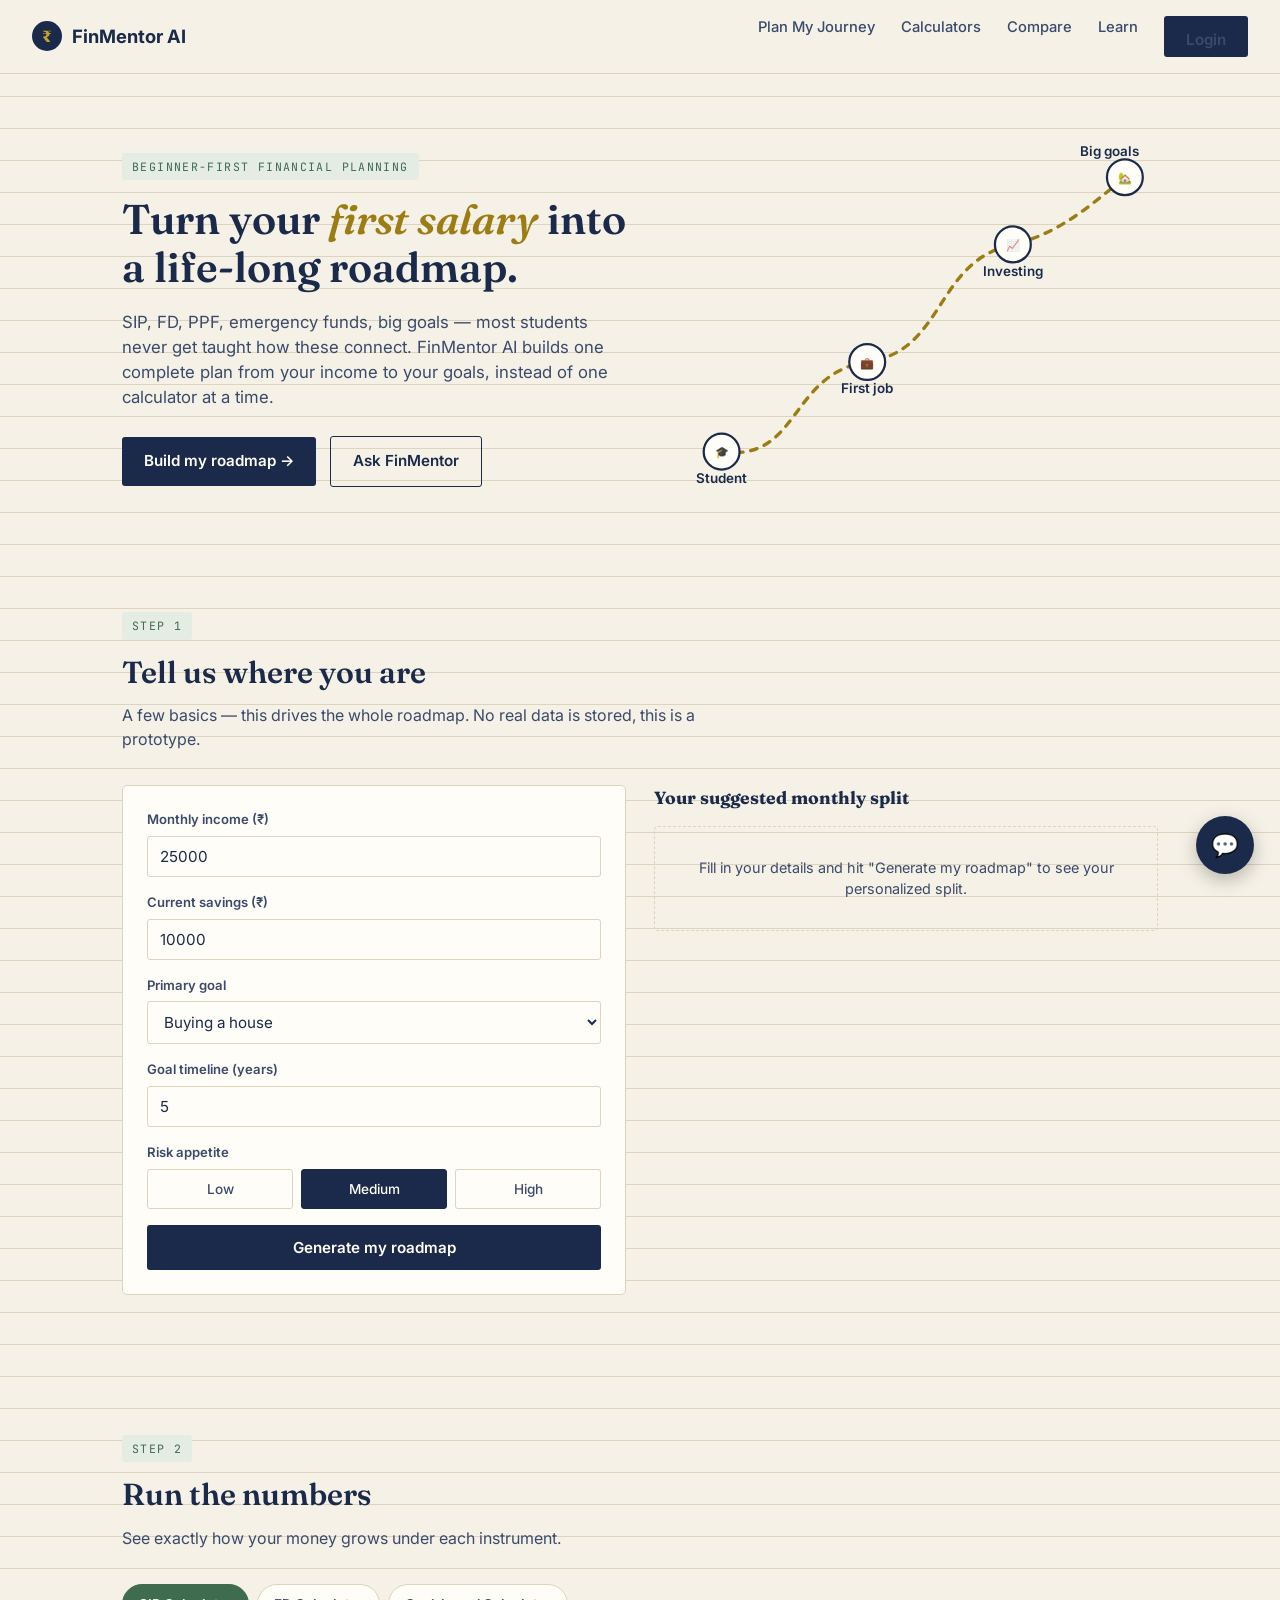
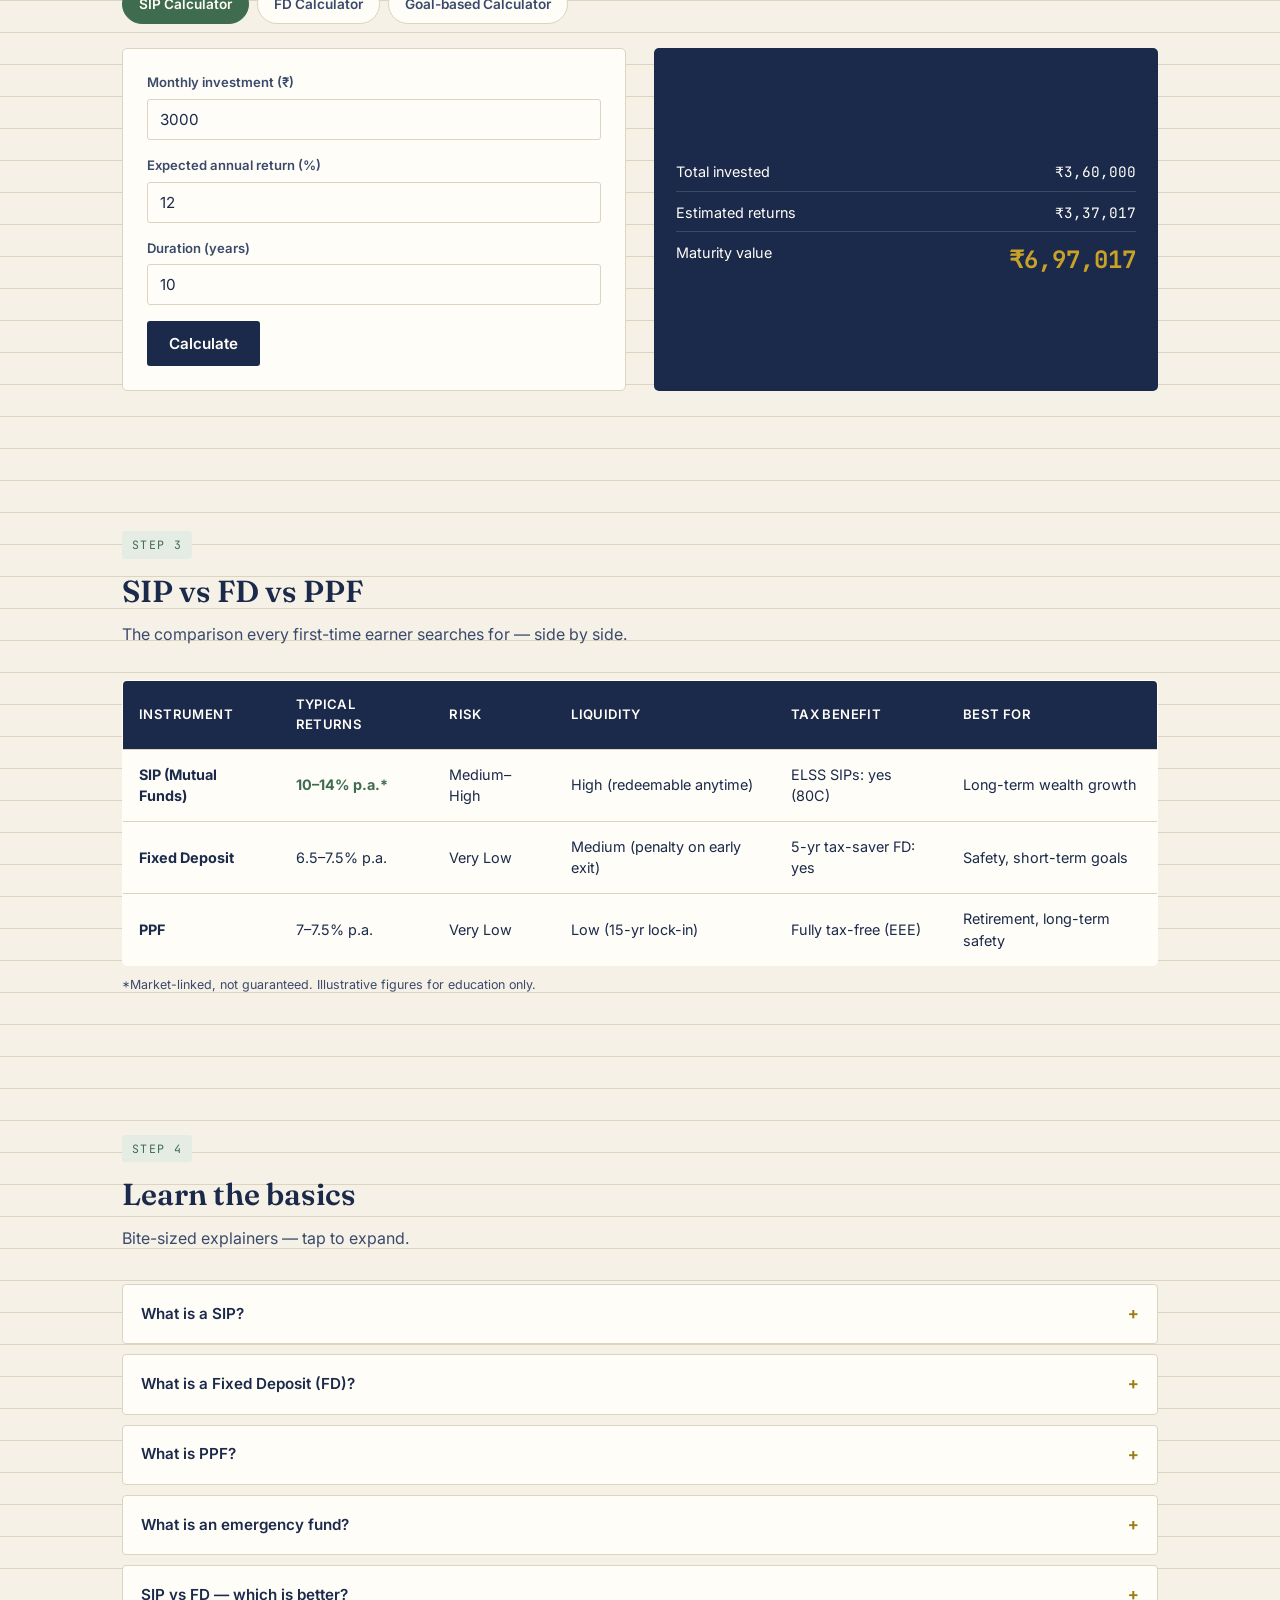
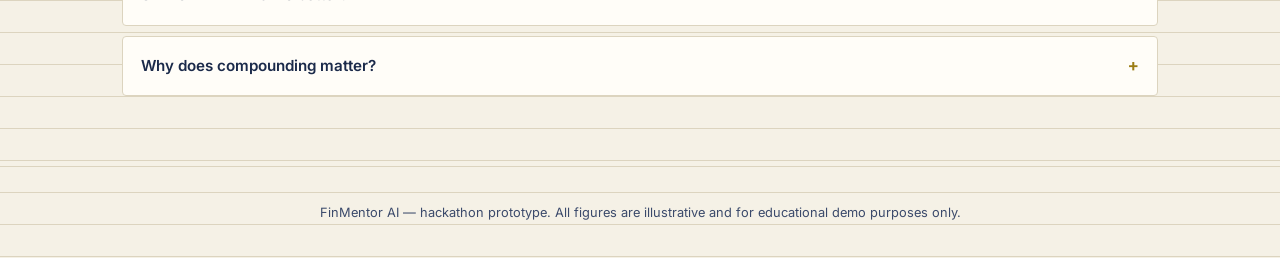
==== frontend/index.html @ 132bf491 "Added login page and updated frontend" ====
<!DOCTYPE html>
<html lang="en">
<head>
<meta charset="UTF-8">
<meta name="viewport" content="width=device-width, initial-scale=1.0">
<title>FinMentor AI — Your Financial Life Roadmap</title>
<link rel="preconnect" href="https://fonts.googleapis.com">
<link href="https://fonts.googleapis.com/css2?family=Fraunces:opsz,wght@9..144,400;9..144,500;9..144,600;9..144,700&family=Inter:wght@400;500;600;700&family=JetBrains+Mono:wght@400;500;700&display=swap" rel="stylesheet">
<link rel="stylesheet" href="style.css">
</head>
<body>

<nav>
  <div class="brand">
    <div class="brand-mark">₹</div>
    FinMentor AI
  </div>

  <div class="navlinks">
    <a href="#plan">Plan My Journey</a>
    <a href="#calculators">Calculators</a>
    <a href="#compare">Compare</a>
    <a href="#learn">Learn</a>
    <a href="login.html" class="btn btn-primary">Login</a>
  </div>
</nav>

<!-- HERO -->
<div class="hero">
  <div>
    <span class="eyebrow">Beginner-first financial planning</span>
    <h1>Turn your <em>first salary</em> into a life-long roadmap.</h1>
    <p>SIP, FD, PPF, emergency funds, big goals — most students never get taught how these connect. FinMentor AI builds one complete plan from your income to your goals, instead of one calculator at a time.</p>
    <a href="#plan" class="btn btn-primary">Build my roadmap →</a>
    <a href="#chat-cta" class="btn btn-ghost" onclick="document.getElementById('chatToggle').click(); return false;">Ask FinMentor</a>
  </div>
  <div class="journey-wrap">
    <svg id="journeyPath" viewBox="0 0 420 320" width="100%">
      <path class="route" d="M30,280 C100,290 90,210 160,200 C230,190 220,110 290,95 C330,86 360,60 390,35"/>
      <g class="milestone">
        <circle cx="30" cy="280" r="16"/>
        <text x="30" y="284" text-anchor="middle">🎓</text>
        <text class="label" x="30" y="308" text-anchor="middle">Student</text>
      </g>
      <g class="milestone">
        <circle cx="160" cy="200" r="16"/>
        <text x="160" y="204" text-anchor="middle">💼</text>
        <text class="label" x="160" y="228" text-anchor="middle">First job</text>
      </g>
      <g class="milestone">
        <circle cx="290" cy="95" r="16"/>
        <text x="290" y="99" text-anchor="middle">📈</text>
        <text class="label" x="290" y="123" text-anchor="middle">Investing</text>
      </g>
      <g class="milestone">
        <circle cx="390" cy="35" r="16"/>
        <text x="390" y="39" text-anchor="middle">🏡</text>
        <text class="label" x="376" y="16" text-anchor="middle">Big goals</text>
      </g>
    </svg>
  </div>
</div>

<!-- PLAN MY JOURNEY -->
<section id="plan">
  <div class="section-head">
    <span class="eyebrow">Step 1</span>
    <h2>Tell us where you are</h2>
    <p>A few basics — this drives the whole roadmap. No real data is stored, this is a prototype.</p>
  </div>
  <div class="plan-grid">
    <div class="card">
      <div class="field">
        <label>Monthly income (₹)</label>
        <input type="number" id="income" placeholder="e.g. 25000" value="25000">
      </div>
      <div class="field">
        <label>Current savings (₹)</label>
        <input type="number" id="savings" placeholder="e.g. 10000" value="10000">
      </div>
      <div class="field">
        <label>Primary goal</label>
        <select id="goal">
          <option value="house">Buying a house</option>
          <option value="studies">Higher studies</option>
          <option value="retirement">Retirement</option>
          <option value="wedding">Wedding</option>
          <option value="emergency">Just building a safety net</option>
        </select>
      </div>
      <div class="field">
        <label>Goal timeline (years)</label>
        <input type="number" id="years" value="5">
      </div>
      <div class="field">
        <label>Risk appetite</label>
        <div class="risk-chips">
          <div class="chip" data-risk="low">Low</div>
          <div class="chip active" data-risk="medium">Medium</div>
          <div class="chip" data-risk="high">High</div>
        </div>
      </div>
      <button class="btn btn-primary" style="width:100%; justify-content:center;" onclick="generateRoadmap()">Generate my roadmap</button>
    </div>

    <div>
      <h3 style="font-size:1.1rem; margin-bottom:14px;">Your suggested monthly split</h3>
      <div class="roadmap-output" id="roadmapOutput">
        <div class="rm-empty">Fill in your details and hit "Generate my roadmap" to see your personalized split.</div>
      </div>
    </div>
  </div>
</section>

<!-- CALCULATORS -->
<section id="calculators">
  <div class="section-head">
    <span class="eyebrow">Step 2</span>
    <h2>Run the numbers</h2>
    <p>See exactly how your money grows under each instrument.</p>
  </div>
  <div class="calc-tabs">
    <div class="calc-tab active" data-tab="sip">SIP Calculator</div>
    <div class="calc-tab" data-tab="fd">FD Calculator</div>
    <div class="calc-tab" data-tab="goal">Goal-based Calculator</div>
  </div>

  <div class="calc-panel active" id="panel-sip">
    <div class="card">
      <div class="field"><label>Monthly investment (₹)</label><input type="number" id="sipAmt" value="3000"></div>
      <div class="field"><label>Expected annual return (%)</label><input type="number" id="sipRate" value="12"></div>
      <div class="field"><label>Duration (years)</label><input type="number" id="sipYears" value="10"></div>
      <button class="btn btn-primary" onclick="calcSIP()">Calculate</button>
    </div>
    <div class="result-box" id="sipResult">
      <div class="result-row"><span>Total invested</span><span class="mono" id="sipInvested">—</span></div>
      <div class="result-row"><span>Estimated returns</span><span class="mono" id="sipGains">—</span></div>
      <div class="result-row"><span>Maturity value</span><span class="big" id="sipTotal">—</span></div>
    </div>
  </div>

  <div class="calc-panel" id="panel-fd">
    <div class="card">
      <div class="field"><label>Principal amount (₹)</label><input type="number" id="fdAmt" value="100000"></div>
      <div class="field"><label>Interest rate (% p.a.)</label><input type="number" id="fdRate" value="7"></div>
      <div class="field"><label>Duration (years)</label><input type="number" id="fdYears" value="5"></div>
      <button class="btn btn-primary" onclick="calcFD()">Calculate</button>
    </div>
    <div class="result-box">
      <div class="result-row"><span>Principal</span><span class="mono" id="fdPrincipal">—</span></div>
      <div class="result-row"><span>Interest earned</span><span class="mono" id="fdInterest">—</span></div>
      <div class="result-row"><span>Maturity value</span><span class="big" id="fdTotal">—</span></div>
    </div>
  </div>

  <div class="calc-panel" id="panel-goal">
    <div class="card">
      <div class="field"><label>Target amount (₹)</label><input type="number" id="goalAmt" value="1000000"></div>
      <div class="field"><label>Timeline (years)</label><input type="number" id="goalYears" value="5"></div>
      <div class="field"><label>Expected annual return (%)</label><input type="number" id="goalRate" value="12"></div>
      <button class="btn btn-primary" onclick="calcGoal()">Calculate</button>
    </div>
    <div class="result-box">
      <div class="result-row"><span>You need to invest monthly</span><span class="big" id="goalMonthly">—</span></div>
      <div class="result-row"><span>Total you'll invest</span><span class="mono" id="goalInvested">—</span></div>
      <div class="result-row"><span>Target amount</span><span class="mono" id="goalTarget">—</span></div>
    </div>
  </div>
</section>

<!-- COMPARE -->
<section id="compare">
  <div class="section-head">
    <span class="eyebrow">Step 3</span>
    <h2>SIP vs FD vs PPF</h2>
    <p>The comparison every first-time earner searches for — side by side.</p>
  </div>
  <table class="compare">
    <tr><th>Instrument</th><th>Typical Returns</th><th>Risk</th><th>Liquidity</th><th>Tax Benefit</th><th>Best For</th></tr>
    <tr><td><strong>SIP (Mutual Funds)</strong></td><td class="hi">10–14% p.a.*</td><td>Medium–High</td><td>High (redeemable anytime)</td><td>ELSS SIPs: yes (80C)</td><td>Long-term wealth growth</td></tr>
    <tr><td><strong>Fixed Deposit</strong></td><td>6.5–7.5% p.a.</td><td>Very Low</td><td>Medium (penalty on early exit)</td><td>5-yr tax-saver FD: yes</td><td>Safety, short-term goals</td></tr>
    <tr><td><strong>PPF</strong></td><td>7–7.5% p.a.</td><td>Very Low</td><td>Low (15-yr lock-in)</td><td>Fully tax-free (EEE)</td><td>Retirement, long-term safety</td></tr>
  </table>
  <p style="font-size:0.78rem; color:var(--ink-soft); margin-top:10px;">*Market-linked, not guaranteed. Illustrative figures for education only.</p>
</section>

<!-- LEARN -->
<section id="learn">
  <div class="section-head">
    <span class="eyebrow">Step 4</span>
    <h2>Learn the basics</h2>
    <p>Bite-sized explainers — tap to expand.</p>
  </div>
  <div class="accordion" id="accordion"></div>
</section>

<footer>FinMentor AI — hackathon prototype. All figures are illustrative and for educational demo purposes only.</footer>

<!-- CHAT -->
<button id="chatToggle" onclick="toggleChat()">💬</button>
<div id="chatPanel">
  <div class="chat-head"><span>Ask FinMentor</span><span onclick="toggleChat()" style="cursor:pointer;">✕</span></div>
  <div class="chat-body" id="chatBody">
    <div class="msg bot">Hi! I'm FinMentor. Ask me things like "SIP vs FD" or "how much should I save".</div>
  </div>
  <div class="chip-row">
    <div class="qchip" onclick="askChip('SIP vs FD')">SIP vs FD?</div>
    <div class="qchip" onclick="askChip('emergency fund')">Emergency fund?</div>
    <div class="qchip" onclick="askChip('how much save')">How much to save?</div>
  </div>
  <div class="chat-input">
    <input id="chatInput" placeholder="Type a question..." onkeydown="if(event.key==='Enter') sendChat()">
    <button onclick="sendChat()">Send</button>
  </div>
</div>

<script src="script.js"></script>
</body>
</html>
---- frontend/style.css ----
:root{
  --ink:#1B2A4A;
  --ink-soft:#3B4A6B;
  --paper:#F5F1E6;
  --paper-line:#DCD4BF;
  --gold:#C9A227;
  --gold-deep:#9C7D14;
  --sage:#3F6B4E;
  --sage-soft:#E4ECE4;
  --coral:#B4472F;
  --coral-soft:#F4E2DC;
  --white:#FFFDF8;
}
*{box-sizing:border-box; margin:0; padding:0;}
html{scroll-behavior:smooth;}
body{
  font-family:'Inter', sans-serif;
  color:var(--ink);
  background:
    linear-gradient(var(--paper-line) 1px, transparent 1px) 0 0/100% 32px,
    var(--paper);
  line-height:1.5;
}
.mono{font-family:'JetBrains Mono', monospace;}
h1,h2,h3,.display{font-family:'Fraunces', serif;}
a{color:inherit;}

/* ---------- NAV ---------- */
nav{
  position:sticky; top:0; z-index:50;
  background:rgba(245,241,230,0.92);
  backdrop-filter:blur(6px);
  border-bottom:1px solid var(--paper-line);
  display:flex; align-items:center; justify-content:space-between;
  padding:16px 32px;
}
.brand{display:flex; align-items:center; gap:10px; font-weight:700; font-size:1.15rem;}
.brand-mark{
  width:30px; height:30px; border-radius:50%;
  background:var(--ink); color:var(--gold);
  display:flex; align-items:center; justify-content:center;
  font-family:'Fraunces', serif; font-weight:700; font-size:1rem;
}
.navlinks{display:flex; gap:26px; font-size:0.92rem; font-weight:500;}
.navlinks a{text-decoration:none; color:var(--ink-soft); border-bottom:2px solid transparent; padding-bottom:3px; transition:.2s;}
.navlinks a:hover{color:var(--ink); border-color:var(--gold);}

/* ---------- HERO ---------- */
.hero{
  max-width:1100px; margin:0 auto; padding:64px 32px 40px;
  display:grid; grid-template-columns:1.1fr 1fr; gap:48px; align-items:center;
}
.eyebrow{
  display:inline-block; font-family:'JetBrains Mono', monospace; font-size:0.72rem;
  letter-spacing:0.12em; text-transform:uppercase; color:var(--sage);
  background:var(--sage-soft); padding:5px 10px; border-radius:3px; margin-bottom:16px;
}
.hero h1{font-size:2.6rem; font-weight:600; line-height:1.15; margin-bottom:18px;}
.hero h1 em{font-style:italic; color:var(--gold-deep);}
.hero p{font-size:1.05rem; color:var(--ink-soft); max-width:46ch; margin-bottom:26px;}
.btn{
  display:inline-flex; align-items:center; gap:8px; cursor:pointer;
  font-family:'Inter'; font-weight:600; font-size:0.95rem;
  padding:13px 22px; border-radius:3px; border:none; text-decoration:none;
}
.btn-primary{background:var(--ink); color:var(--white);}
.btn-primary:hover{background:#132038;}
.btn-ghost{background:transparent; color:var(--ink); border:1.5px solid var(--ink); margin-left:10px;}
.btn-ghost:hover{background:var(--ink); color:var(--white);}

/* Journey SVG */
.journey-wrap{position:relative;}
svg#journeyPath path.route{
  fill:none; stroke:var(--gold-deep); stroke-width:3; stroke-dasharray:6 7; stroke-linecap:round;
}
.milestone circle{fill:var(--white); stroke:var(--ink); stroke-width:2;}
.milestone text{font-family:'JetBrains Mono'; font-size:10px; fill:var(--ink-soft);}
.milestone .label{font-family:'Inter'; font-size:12px; font-weight:600; fill:var(--ink);}

/* ---------- SECTION SHELL ---------- */
section{max-width:1100px; margin:0 auto; padding:70px 32px;}
.section-head{margin-bottom:34px;}
.section-head .eyebrow{margin-bottom:10px;}
.section-head h2{font-size:1.9rem; font-weight:600;}
.section-head p{color:var(--ink-soft); max-width:60ch; margin-top:8px;}

.card{
  background:var(--white); border:1px solid var(--paper-line); border-radius:5px;
  padding:24px;
}

/* ---------- ONBOARDING / ROADMAP ---------- */
.plan-grid{display:grid; grid-template-columns:1fr 1fr; gap:28px;}
.field{margin-bottom:16px;}
.field label{display:block; font-size:0.82rem; font-weight:600; color:var(--ink-soft); margin-bottom:6px;}
.field input, .field select{
  width:100%; padding:10px 12px; border:1.5px solid var(--paper-line); border-radius:3px;
  font-family:'Inter'; font-size:0.95rem; background:var(--white); color:var(--ink);
}
.field input:focus, .field select:focus{outline:none; border-color:var(--gold-deep);}
.risk-chips{display:flex; gap:8px;}
.chip{
  flex:1; text-align:center; padding:9px 6px; border:1.5px solid var(--paper-line); border-radius:3px;
  font-size:0.85rem; cursor:pointer; font-weight:500; color:var(--ink-soft);
}
.chip.active{background:var(--ink); color:var(--white); border-color:var(--ink);}

.roadmap-output{display:flex; flex-direction:column; gap:12px;}
.rm-card{
  border-left:4px solid var(--gold-deep); background:var(--white); border:1px solid var(--paper-line);
  border-left:4px solid var(--gold-deep); border-radius:4px; padding:16px 18px;
  display:flex; justify-content:space-between; align-items:center; gap:14px;
}
.rm-card .rm-title{font-weight:600; font-size:0.95rem; margin-bottom:3px;}
.rm-card .rm-desc{font-size:0.82rem; color:var(--ink-soft);}
.rm-card .rm-amt{font-family:'JetBrains Mono'; font-weight:700; font-size:1.05rem; white-space:nowrap;}
.rm-empty{color:var(--ink-soft); font-size:0.9rem; padding:30px; text-align:center; border:1.5px dashed var(--paper-line); border-radius:4px;}

/* ---------- CALCULATORS ---------- */
.calc-tabs{display:flex; gap:8px; margin-bottom:24px; flex-wrap:wrap;}
.calc-tab{
  padding:9px 16px; border-radius:20px; border:1.5px solid var(--paper-line);
  font-size:0.85rem; font-weight:600; cursor:pointer; color:var(--ink-soft); background:var(--white);
}
.calc-tab.active{background:var(--sage); color:var(--white); border-color:var(--sage);}
.calc-panel{display:none;}
.calc-panel.active{display:grid; grid-template-columns:1fr 1fr; gap:28px;}
.result-box{
  background:var(--ink); color:var(--white); border-radius:5px; padding:22px;
  display:flex; flex-direction:column; justify-content:center; gap:10px;
}
.result-row{display:flex; justify-content:space-between; font-size:0.9rem; border-bottom:1px solid rgba(255,255,255,0.15); padding-bottom:8px;}
.result-row:last-child{border:none; padding-bottom:0;}
.result-row .big{font-family:'JetBrains Mono'; font-size:1.5rem; font-weight:700; color:var(--gold);}
.bar-chart{display:flex; align-items:flex-end; gap:18px; height:120px; margin-top:14px;}
.bar{flex:1; background:var(--gold); border-radius:3px 3px 0 0; position:relative; min-height:4px;}
.bar.invested{background:#7A8CA8;}
.bar-label{position:absolute; bottom:-22px; left:0; right:0; text-align:center; font-size:0.72rem; color:var(--white); font-family:'JetBrains Mono';}

/* ---------- COMPARISON ---------- */
table.compare{width:100%; border-collapse:collapse; background:var(--white); border:1px solid var(--paper-line); border-radius:5px; overflow:hidden;}
table.compare th, table.compare td{padding:14px 16px; text-align:left; font-size:0.9rem; border-bottom:1px solid var(--paper-line);}
table.compare th{background:var(--ink); color:var(--white); font-weight:600; font-size:0.82rem; text-transform:uppercase; letter-spacing:0.03em;}
table.compare tr:last-child td{border-bottom:none;}
table.compare td.hi{color:var(--sage); font-weight:700;}

/* ---------- EDUCATION ---------- */
.accordion{display:flex; flex-direction:column; gap:10px;}
.acc-item{border:1px solid var(--paper-line); border-radius:4px; background:var(--white); overflow:hidden;}
.acc-head{padding:16px 18px; display:flex; justify-content:space-between; align-items:center; cursor:pointer; font-weight:600; font-size:0.95rem;}
.acc-head .plus{font-family:'JetBrains Mono'; color:var(--gold-deep); font-size:1.1rem;}
.acc-body{max-height:0; overflow:hidden; transition:max-height .25s ease; font-size:0.88rem; color:var(--ink-soft);}
.acc-body p{padding:0 18px 16px;}
.acc-item.open .acc-body{max-height:200px;}

/* ---------- CHAT ---------- */
#chatToggle{
  position:fixed; bottom:26px; right:26px; z-index:100;
  background:var(--ink); color:var(--gold); border:none; border-radius:50%;
  width:58px; height:58px; font-size:1.4rem; cursor:pointer; box-shadow:0 6px 18px rgba(0,0,0,0.25);
}
#chatPanel{
  position:fixed; bottom:96px; right:26px; z-index:100; width:340px; max-height:460px;
  background:var(--white); border:1px solid var(--paper-line); border-radius:8px;
  box-shadow:0 12px 32px rgba(0,0,0,0.18); display:none; flex-direction:column; overflow:hidden;
}
#chatPanel.open{display:flex;}
.chat-head{background:var(--ink); color:var(--white); padding:14px 16px; font-weight:600; font-size:0.9rem; display:flex; justify-content:space-between; align-items:center;}
.chat-body{flex:1; overflow-y:auto; padding:14px; display:flex; flex-direction:column; gap:10px; font-size:0.85rem; max-height:280px;}
.msg{padding:9px 12px; border-radius:10px; max-width:85%; line-height:1.4;}
.msg.bot{background:var(--sage-soft); align-self:flex-start; border-bottom-left-radius:2px;}
.msg.user{background:var(--ink); color:var(--white); align-self:flex-end; border-bottom-right-radius:2px;}
.chip-row{display:flex; flex-wrap:wrap; gap:6px; padding:0 14px 10px;}
.qchip{font-size:0.72rem; padding:6px 10px; background:var(--paper); border:1px solid var(--paper-line); border-radius:14px; cursor:pointer; color:var(--ink-soft);}
.chat-input{display:flex; border-top:1px solid var(--paper-line);}
.chat-input input{flex:1; border:none; padding:12px; font-family:'Inter'; font-size:0.85rem;}
.chat-input input:focus{outline:none;}
.chat-input button{background:var(--gold-deep); color:var(--white); border:none; padding:0 16px; cursor:pointer; font-weight:600;}

footer{text-align:center; padding:36px; color:var(--ink-soft); font-size:0.8rem; border-top:1px solid var(--paper-line);}

@media(max-width:800px){
  .hero{grid-template-columns:1fr;}
  .plan-grid{grid-template-columns:1fr;}
  .calc-panel.active{grid-template-columns:1fr;}
  .navlinks{display:none;}
}
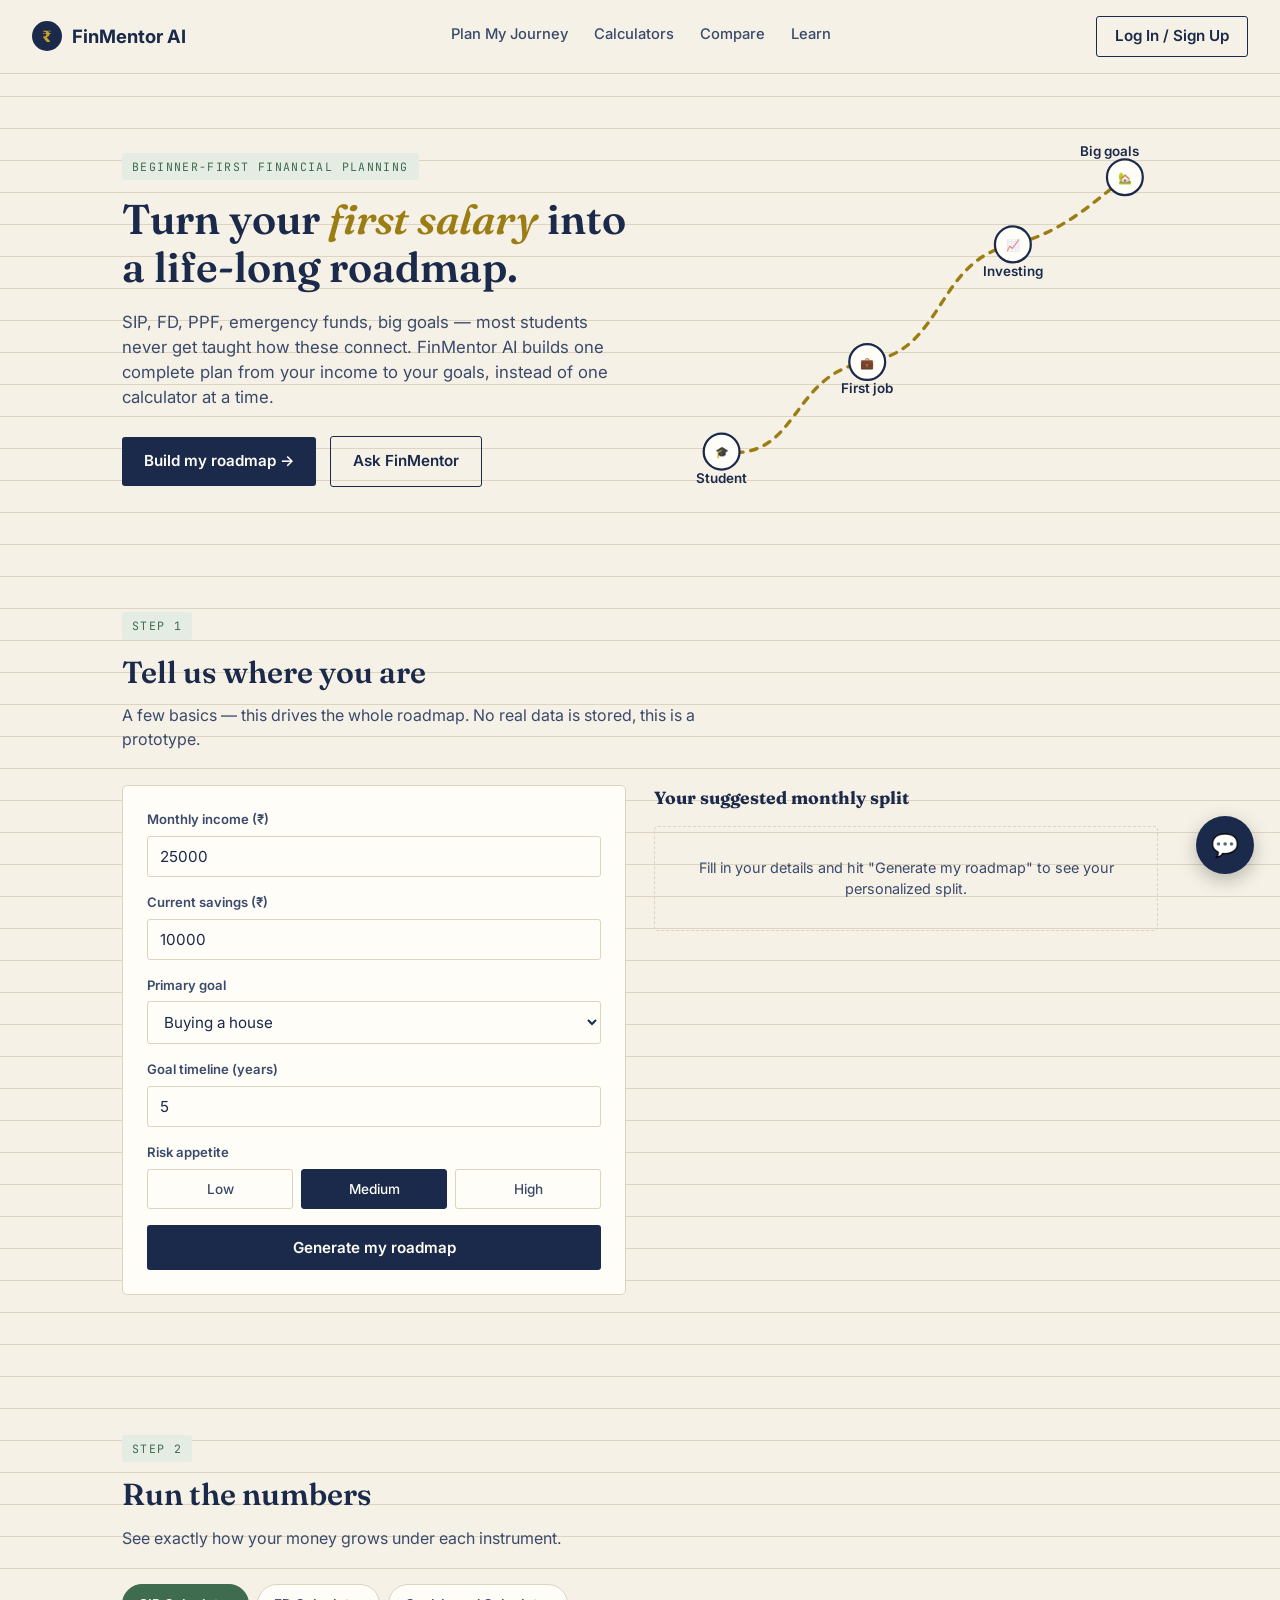
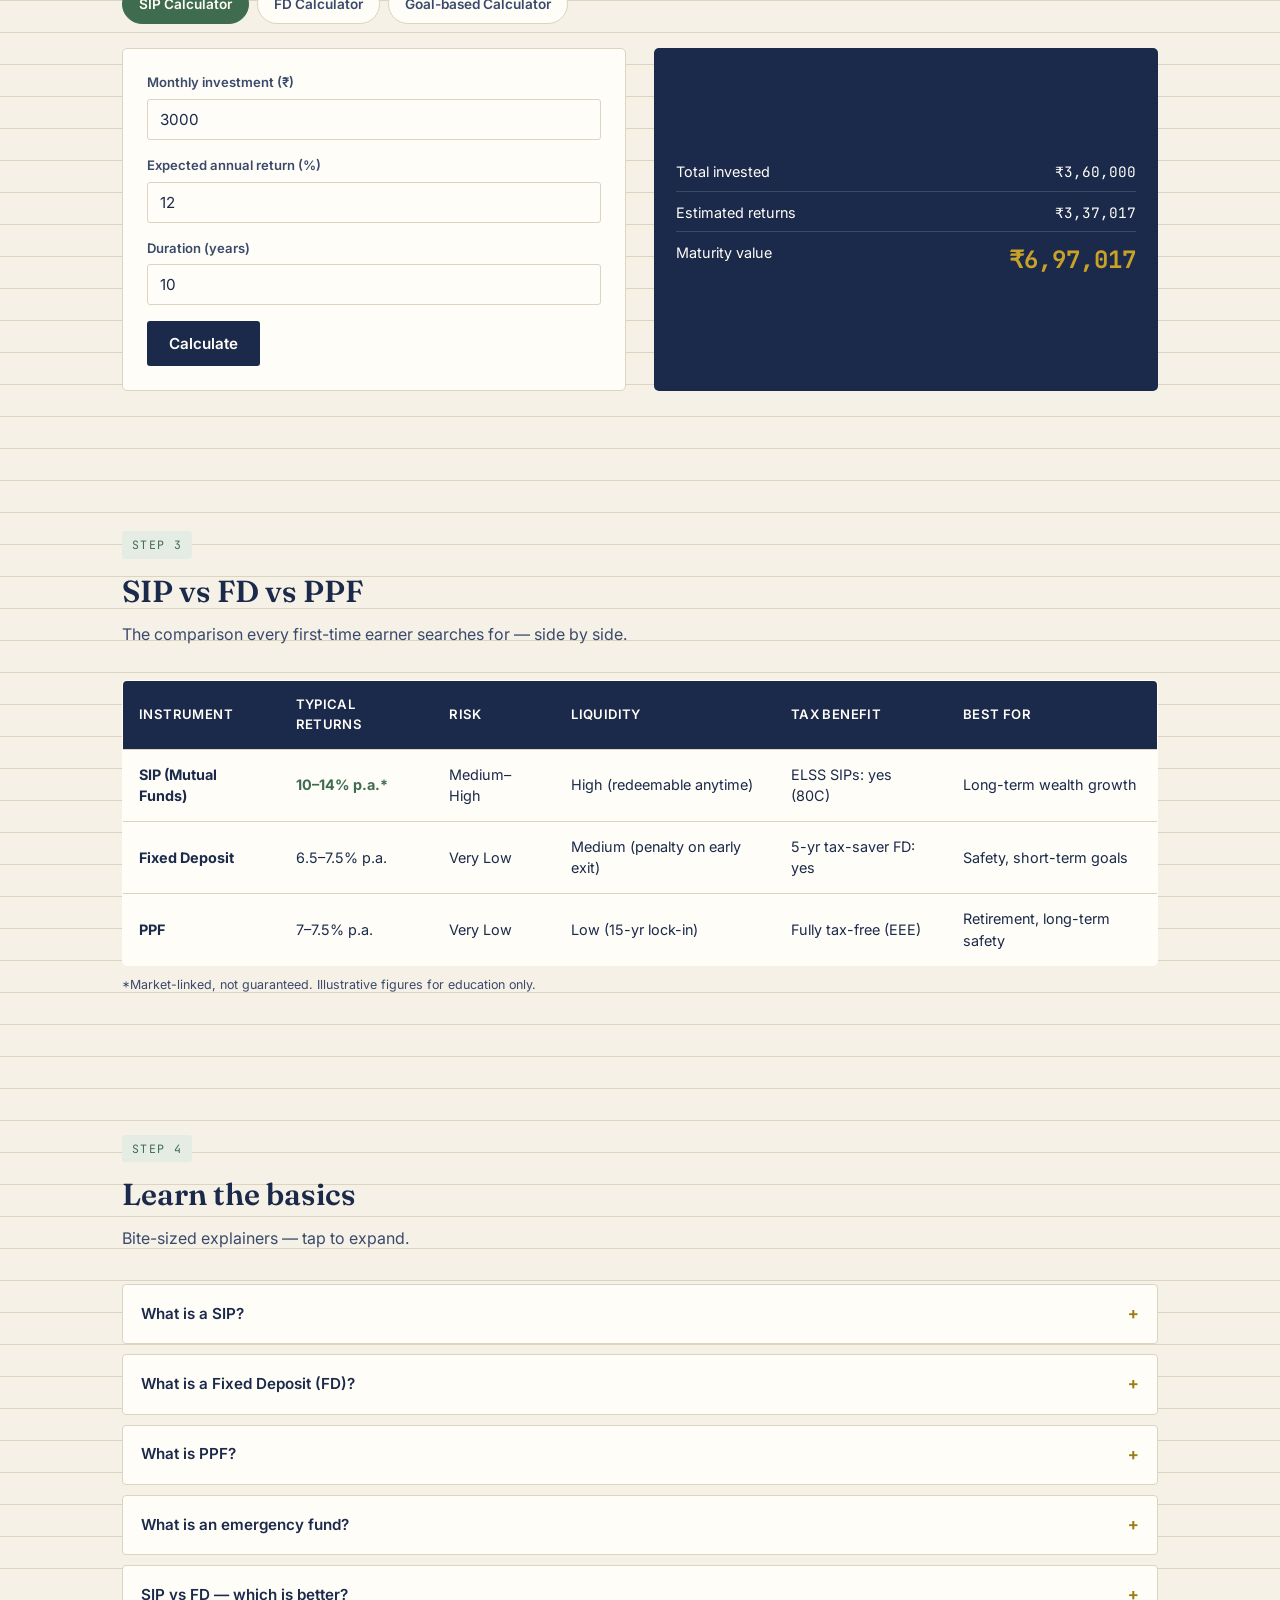
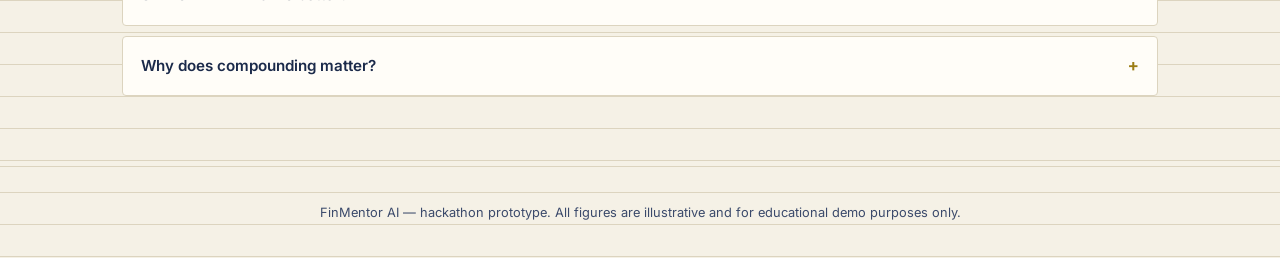
==== commit 8e3b48e8: "Working on frontend pages" ====
--- a/frontend/index.html
+++ b/frontend/index.html
@@ -11,18 +11,14 @@
 <body>
 
 <nav>
-  <div class="brand">
-    <div class="brand-mark">₹</div>
-    FinMentor AI
-  </div>
-
+  <div class="brand"><div class="brand-mark">₹</div> FinMentor AI</div>
   <div class="navlinks">
     <a href="#plan">Plan My Journey</a>
-    <a href="#calculators">Calculators</a>
+    <a href="calculators.html">Calculators</a>
     <a href="#compare">Compare</a>
     <a href="#learn">Learn</a>
-    <a href="login.html" class="btn btn-primary">Login</a>
-  </div>
+  </div>
+  <a href="auth.html" class="btn btn-ghost" style="margin:0; padding:8px 18px;">Log In / Sign Up</a>
 </nav>
 
 <!-- HERO -->
